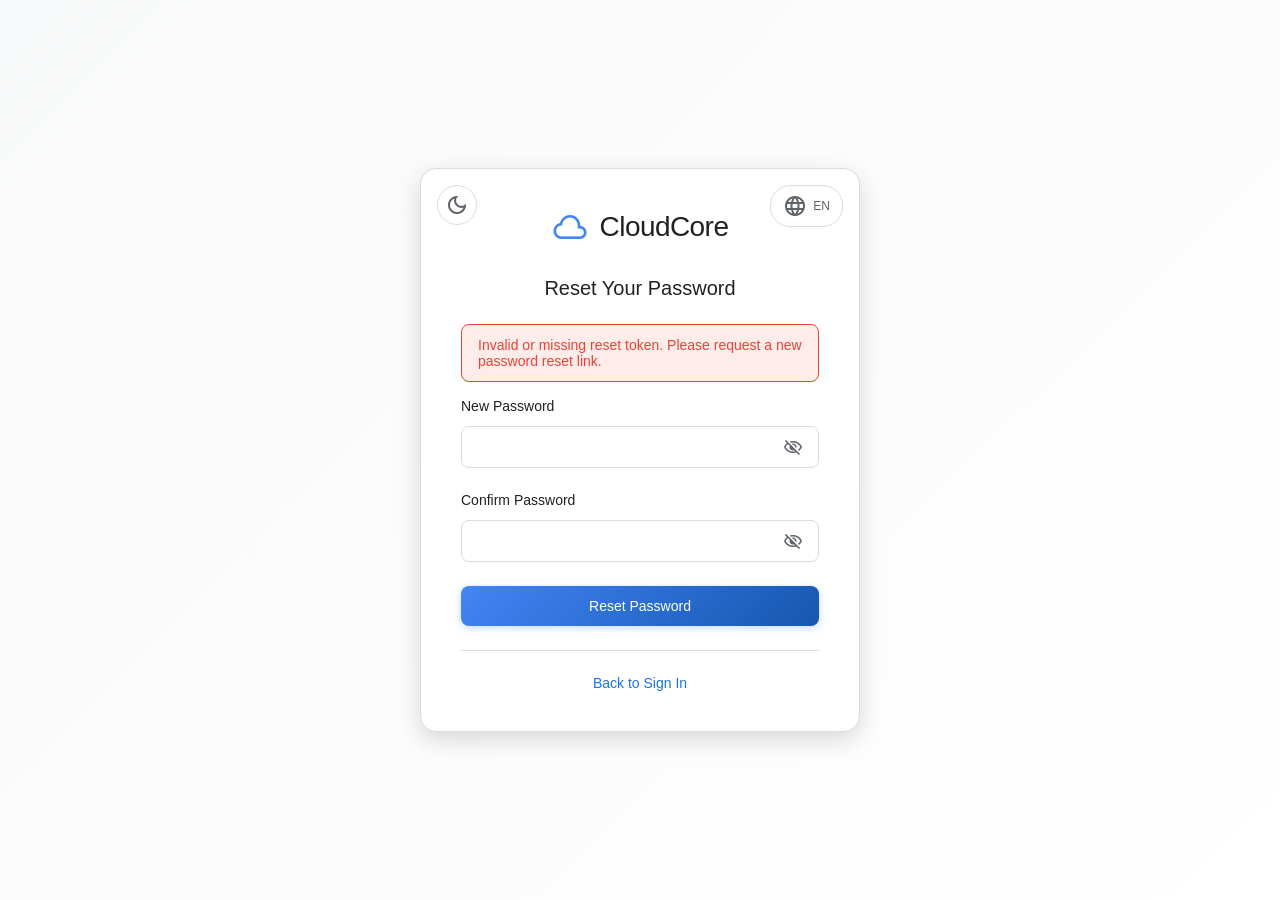
==== frontend/reset-password.html @ 0334deca "Forget password option added" ====
<!DOCTYPE html>
<html lang="en">

<head>
    <meta charset="UTF-8">
    <script>
        (function () {
            const savedTheme = localStorage.getItem('cloudcore-theme');
            const systemPrefersDark = window.matchMedia('(prefers-color-scheme: dark)').matches;
            const theme = savedTheme || (systemPrefersDark ? 'dark' : 'light');
            document.documentElement.setAttribute('data-theme', theme);
        })();
    </script>
    <meta name="viewport" content="width=device-width, initial-scale=1.0">
    <title>CloudCore - Reset Password</title>
    <link href="https://fonts.googleapis.com/css2?family=Material+Symbols+Outlined" rel="stylesheet">
    <link rel="stylesheet" href="css/auth.css">
    <link rel="icon" href="data:,">
</head>

<body>
    <div class="login-container">
        <div class="theme-switcher">
            <button class="theme-btn" id="themeBtn" title="Toggle theme">
                <span class="material-symbols-outlined theme-icon">dark_mode</span>
            </button>
        </div>

        <div class="language-switcher">
            <button class="language-btn" id="languageBtn" title="Switch language">
                <span class="material-symbols-outlined">language</span>
                <span class="language-code">EN</span>
            </button>
        </div>

        <h1>
            <div class="logo">
                <span class="material-symbols-outlined">cloud</span>
            </div>
            CloudCore
        </h1>

        <h2
            style="text-align: center; color: var(--text-primary); font-size: 20px; margin-bottom: 24px; font-weight: 500;">
            <span data-i18n="resetPasswordTitle">Reset Your Password</span>
        </h2>

        <div id="error-message" class="error" style="display: none;"></div>
        <div id="success-message" class="success" style="display: none;"></div>

        <form class="login-form" id="resetPasswordForm">
            <div class="form-group">
                <label for="newPassword" data-i18n="newPassword">New Password</label>
                <div class="password-wrapper">
                    <input type="password" id="newPassword" name="newPassword" required minlength="6">
                    <button type="button" class="toggle-password" aria-label="Show password">
                        <span class="material-symbols-outlined">visibility_off</span>
                    </button>
                </div>
                <p class="input-hint" data-i18n="passwordTooShort">Password must be at least 6 characters long</p>
            </div>

            <div class="form-group">
                <label for="confirmPassword" data-i18n="confirmPassword">Confirm Password</label>
                <div class="password-wrapper">
                    <input type="password" id="confirmPassword" name="confirmPassword" required>
                    <button type="button" class="toggle-password" aria-label="Show password">
                        <span class="material-symbols-outlined">visibility_off</span>
                    </button>
                </div>
            </div>

            <button type="submit" class="btn btn-primary" id="resetBtn" data-i18n="resetPassword">
                Reset Password
            </button>
        </form>

        <div class="login-link">
            <a href="login.html" data-i18n="backToSignIn">Back to Sign In</a>
        </div>
    </div>

    <script type="module" src="js/reset-password.js"></script>
</body>

</html>
---- frontend/css/auth.css ----
:root {
    --bg-primary: #ffffff;
    --bg-secondary: #f8f9fa;
    --bg-hover: #f1f3f4;
    --bg-active: #e8f0fe;
    --text-primary: #202124;
    --text-secondary: #5f6368;
    --text-link: #1a73e8;
    --border-color: #dadce0;
    --border-light: #f1f3f4;
    --shadow-sm: rgba(0, 0, 0, 0.1);
    --shadow-md: rgba(0, 0, 0, 0.15);
    --shadow-lg: rgba(0, 0, 0, 0.2);

    --color-blue: #4285f4;
    --color-red: #ea4335;
    --color-green: #34a853;
    --color-yellow: #fbbc04;
}

[data-theme='dark'] {
    --bg-primary: #1f1f1f;
    --bg-secondary: #2d2d2d;
    --bg-hover: #3c3c3c;
    --bg-active: #1a3a52;
    --text-primary: #e8eaed;
    --text-secondary: #9aa0a6;
    --text-link: #8ab4f8;
    --border-color: #3c4043;
    --border-light: #3c4043;
    --shadow-sm: rgba(0, 0, 0, 0.3);
    --shadow-md: rgba(0, 0, 0, 0.4);
    --shadow-lg: rgba(0, 0, 0, 0.5);

    --color-blue: #8ab4f8;
    --color-red: #f28b82;
    --color-green: #81c995;
    --color-yellow: #fdd663;
}

* {
    margin: 0;
    padding: 0;
    box-sizing: border-box;
}

html,
body {
    height: 100%;
    overflow: hidden;
}

body {
    font-family: 'Google Sans', Roboto, Arial, sans-serif;
    background: linear-gradient(135deg, var(--bg-secondary) 0%, var(--bg-primary) 100%);
    color: var(--text-primary);
    transition: background-color 0.3s ease, color 0.3s ease;
    display: flex;
    align-items: center;
    justify-content: center;
}

.material-symbols-outlined {
    font-family: 'Material Symbols Outlined';
    font-weight: normal;
    font-style: normal;
    font-size: 24px;
    line-height: 1;
    letter-spacing: normal;
    text-transform: none;
    display: inline-block;
    white-space: nowrap;
    word-wrap: normal;
    direction: ltr;
    -webkit-font-smoothing: antialiased;
}

/* Login/Register containers */
.login-container,
.register-container {
    max-width: 440px;
    width: 90%;
    padding: 40px;
    background: var(--bg-primary);
    border: 1px solid var(--border-color);
    border-radius: 16px;
    box-shadow: 0 8px 24px var(--shadow-md);
    position: relative;
    transition: all 0.3s ease;
}

/* Theme Switcher */
.theme-switcher {
    position: absolute;
    top: 16px;
    left: 16px;
}

.theme-btn {
    display: flex;
    align-items: center;
    justify-content: center;
    width: 40px;
    height: 40px;
    border: 1px solid var(--border-color);
    border-radius: 50%;
    background: var(--bg-primary);
    color: var(--text-secondary);
    cursor: pointer;
    font-size: 20px;
    transition: all 0.3s cubic-bezier(0.4, 0, 0.2, 1);
    outline: none;
}

.theme-btn:hover {
    background: var(--bg-hover);
    box-shadow: 0 2px 8px var(--shadow-md);
    transform: scale(1.05);
    color: var(--text-link);
    border-color: var(--text-link);
}

.theme-btn:active {
    transform: scale(0.95);
    box-shadow: 0 1px 4px var(--shadow-sm);
}

.theme-btn .material-symbols-outlined {
    transition: all 0.3s cubic-bezier(0.4, 0, 0.2, 1);
}

.theme-btn:hover .material-symbols-outlined {
    transform: rotate(20deg);
}

/* Language Switcher */
.language-switcher {
    position: absolute;
    top: 16px;
    right: 16px;
}

.language-btn {
    display: flex;
    align-items: center;
    gap: 6px;
    padding: 8px 12px;
    border: 1px solid var(--border-color);
    border-radius: 20px;
    background: var(--bg-primary);
    color: var(--text-secondary);
    cursor: pointer;
    font-size: 14px;
    transition: all 0.3s ease;
    outline: none;
}

.language-btn:hover {
    background: var(--bg-hover);
    box-shadow: 0 2px 8px var(--shadow-md);
    color: var(--text-link);
    border-color: var(--text-link);
    transform: translateY(-1px);
}

.language-btn .material-symbols-outlined {
    transition: transform 0.3s ease;
}

.language-btn:hover .material-symbols-outlined {
    transform: rotate(20deg);
}

.language-btn:active {
    transform: translateY(0);
    box-shadow: 0 1px 4px var(--shadow-sm);
}

.language-code {
    font-weight: 500;
    font-size: 12px;
}

.login-form,
.register-form {
    display: flex;
    flex-direction: column;
    gap: 24px;
}

.form-group {
    display: flex;
    flex-direction: column;
    gap: 8px;
}

/* Form elements */
input[type='text'],
input[type='password'],
input[type='email'] {
    width: 100%;
    padding: 12px 16px;
    border: 1px solid var(--border-color);
    border-radius: 8px;
    font-size: 14px;
    transition: all 0.3s ease;
    background: var(--bg-primary);
    color: var(--text-primary);
    outline: none;
}

input[type='text']:focus,
input[type='password']:focus,
input[type='email']:focus {
    border-color: var(--color-blue);
    box-shadow: 0 0 0 3px rgba(66, 133, 244, 0.1);
}

[data-theme='dark'] input[type='text']:focus,
[data-theme='dark'] input[type='password']:focus,
[data-theme='dark'] input[type='email']:focus {
    box-shadow: 0 0 0 3px rgba(138, 180, 248, 0.1);
}

/* Labels */
label {
    font-weight: 500;
    color: var(--text-primary);
    font-size: 14px;
    margin-bottom: 4px;
    display: block;
}

/* Buttons */
.btn {
    padding: 12px 24px;
    border: 1px solid var(--border-color);
    border-radius: 8px;
    cursor: pointer;
    font-size: 14px;
    font-weight: 500;
    transition: all 0.3s ease;
    background: var(--bg-primary);
    color: var(--text-primary);
    width: 100%;
    outline: none;
}

.btn:hover {
    background: var(--bg-hover);
    box-shadow: 0 2px 8px var(--shadow-md);
    transform: translateY(-1px);
}

.btn:active {
    transform: translateY(0);
}

.btn-primary {
    background: linear-gradient(135deg, var(--color-blue) 0%, #1557b0 100%);
    color: white;
    border: none;
    box-shadow: 0 2px 8px rgba(66, 133, 244, 0.3);
}

.btn-primary:hover {
    background: linear-gradient(135deg, #1557b0 0%, #0d47a1 100%);
    box-shadow: 0 4px 12px rgba(66, 133, 244, 0.4);
}

.btn-primary:disabled {
    background: var(--border-color);
    color: var(--text-secondary);
    cursor: not-allowed;
    box-shadow: none;
}

/* Messages */
.error {
    color: var(--color-red);
    background: rgba(234, 67, 53, 0.1);
    padding: 12px 16px;
    border-radius: 8px;
    border: 1px solid var(--color-red);
    margin: 16px 0;
    font-size: 14px;
    display: flex;
    align-items: center;
    gap: 8px;
}

.success {
    color: var(--color-green);
    background: rgba(52, 168, 83, 0.1);
    padding: 12px 16px;
    border-radius: 8px;
    border: 1px solid var(--color-green);
    margin: 16px 0;
    font-size: 14px;
    display: flex;
    align-items: center;
    gap: 8px;
}

/* Links */
.login-link {
    text-align: center;
    margin-top: 24px;
    padding-top: 24px;
    border-top: 1px solid var(--border-color);
    font-size: 14px;
    color: var(--text-secondary);
}

.login-link a {
    color: var(--text-link);
    text-decoration: none;
    font-weight: 500;
    transition: all 0.3s ease;
}

.login-link a:hover {
    text-decoration: underline;
}

/* Page title */
h1 {
    text-align: center;
    color: var(--text-primary);
    margin-bottom: 32px;
    font-size: 28px;
    font-weight: 500;
    display: flex;
    align-items: center;
    justify-content: center;
    gap: 12px;
    letter-spacing: -0.02em;
}

.logo {
    display: flex;
    align-items: center;
    justify-content: center;
}

.logo .material-symbols-outlined {
    color: var(--color-blue);
    font-size: 36px;
    font-weight: 400;
    transition: all 0.3s ease;
}

h1:hover .logo .material-symbols-outlined {
    transform: translateY(-2px);
    filter: drop-shadow(0 2px 4px rgba(66, 133, 244, 0.3));
}

[data-theme='dark'] .logo .material-symbols-outlined {
    color: var(--color-blue);
}

.input-hint {
    font-size: 13px;
    color: var(--text-secondary);
    margin-top: 6px;
    padding: 8px 12px;
    border-left: 3px solid var(--color-blue);
    background: var(--bg-secondary);
    border-radius: 6px;
    box-shadow: 0 2px 6px var(--shadow-sm);
    display: none;
    transition: all 0.3s ease;
    animation: fadeIn 0.3s ease;
}

input:focus + .input-hint,
.form-group:focus-within > .input-hint {
    display: block;
    color: var(--text-primary);
    background: var(--bg-hover);
    border-left-color: var(--color-blue);
    box-shadow: 0 4px 10px var(--shadow-md);
}

/* Dark theme */
[data-theme='dark'] .input-hint {
    background: var(--bg-hover);
    color: var(--text-secondary);
}

/* Validation states */
input:invalid:not(:placeholder-shown) + .input-hint {
    color: var(--color-red);
    border-left-color: var(--color-red);
}

input:valid:not(:placeholder-shown) + .input-hint {
    color: var(--color-green);
    border-left-color: var(--color-green);
}

@keyframes fadeIn {
    from {
        opacity: 0;
        transform: translateY(-4px);
    }
    to {
        opacity: 1;
        transform: translateY(0);
    }
}

/* Password Wrapper */
.password-wrapper {
    position: relative;
    width: 100%;
}

.password-wrapper input {
    width: 100%;
    padding-right: 48px;
}

/* Toggle Password Button */
.toggle-password {
    position: absolute;
    top: 50%;
    right: 8px;
    transform: translateY(-50%);
    width: 36px;
    height: 36px;
    display: flex;
    align-items: center;
    justify-content: center;
    background: transparent;
    border: none;
    border-radius: 6px;
    color: var(--text-secondary);
    cursor: pointer;
    transition: all 0.2s ease;
    padding: 0;
    outline: none;
}

.toggle-password:hover {
    background: var(--bg-hover);
    color: var(--text-link);
}

.toggle-password:active {
    transform: translateY(-50%) scale(0.95);
}

.toggle-password .material-symbols-outlined {
    font-size: 20px;
    line-height: 1;
    pointer-events: none;
    transition: transform 0.3s ease;
}

.toggle-password:hover .material-symbols-outlined {
    transform: rotate(20deg);
    transition: transform 0.3s ease;
}

.toggle-password.changing .material-symbols-outlined {
    opacity: 0.5;
}

/* Modal */
.modal {
    position: fixed;
    z-index: 9999;
    left: 0;
    top: 0;
    width: 100%;
    height: 100%;
    background-color: rgba(0, 0, 0, 0.5);
    display: flex;
    justify-content: center;
    align-items: center;
    font-family: 'Google Sans', Roboto, Arial, sans-serif;
}

.modal-content {
    background: var(--bg-primary);
    padding: 30px;
    max-width: 500px;
    border-radius: 12px;
    box-shadow: 0 4px 12px var(--shadow-lg);
    position: relative;
    text-align: center;
    color: var(--text-primary);
}

[data-theme='dark'] p {
    color: var(--text-secondary);
}

.close-button {
    position: absolute;
    top: 15px;
    right: 20px;
    background: none;
    border: none;
    cursor: pointer;
    color: var(--border-color);
    font-size: 24px;
    transition: color 0.3s ease, transform 0.3s ease;
    transform-origin: center;
}

.close-button:hover {
    color: var(--color-blue);
    transform: rotate(20deg);
}

#modalOkBtn {
    margin-top: 20px;
    padding: 12px 24px;
    border-radius: 8px;
    font-weight: 500;
    font-size: 14px;
    width: 50%;
    cursor: pointer;
    border: none;
    color: #fff;
    background: linear-gradient(135deg, var(--color-blue) 0%, #1557b0 100%);
    box-shadow: 0 2px 8px rgba(66, 133, 244, 0.3);
    transition: all 0.3s ease;
}

#modalOkBtn:hover {
    background: linear-gradient(135deg, #1557b0 0%, #0d47a1 100%);
    box-shadow: 0 4px 12px rgba(66, 133, 244, 0.4);
    transform: translateY(-1px);
}

#modalOkBtn:active {
    transform: translateY(0);
    box-shadow: none;
}


@media (max-width: 768px) {
    .login-container,
    .register-container {
        width: calc(100% - 40px);
        padding: 30px 24px;
    }

    h1 {
        font-size: 24px;
        margin-bottom: 28px;
    }

    .login-form,
    .register-form {
        gap: 20px;
    }
}

@media (max-width: 480px) {
    html,
    body {
        overflow-y: auto;
    }
    
    body {
        padding: 16px;
        min-height: 100vh;
        min-height: 100svh; 
    }
    
    .login-container,
    .register-container {
        width: 100%;
        max-width: 100%;
        padding: 32px 20px 24px;
        border-radius: 16px;
        margin: auto;
    }

    h1 {
        font-size: 24px;
        margin-bottom: 24px;
        margin-top: 32px;
    }

    .theme-switcher {
        top: 14px;
        left: 14px;
    }
    
    .language-switcher {
        top: 14px;
        right: 14px;
    }

    .theme-btn {
        width: 44px;
        height: 44px;
        min-width: 44px;
        min-height: 44px;
    }

    .theme-btn .material-symbols-outlined {
        font-size: 22px;
    }

    .language-btn {
        padding: 10px 14px;
        font-size: 14px;
        min-height: 44px;
    }

    .language-btn .material-symbols-outlined {
        font-size: 20px;
    }

    .login-form,
    .register-form {
        gap: 20px;
    }

    .form-group {
        gap: 8px;
    }

    input[type='text'],
    input[type='password'],
    input[type='email'] {
        font-size: 16px;
        padding: 14px 16px;
        min-height: 48px;
        border-radius: 8px;
    }

    label {
        font-size: 14px;
    }

    .btn,
    .btn-primary {
        padding: 14px 24px;
        font-size: 16px;
        min-height: 48px;
        border-radius: 8px;
    }

    .input-hint {
        font-size: 13px;
        padding: 8px 12px;
    }

    .error,
    .success {
        padding: 12px 14px;
        font-size: 14px;
        margin: 16px 0;
    }

    .login-link {
        margin-top: 20px;
        padding-top: 20px;
        font-size: 14px;
    }

    .password-wrapper input {
        padding-right: 52px;
    }

    .toggle-password {
        width: 44px;
        height: 44px;
        right: 4px;
        min-width: 44px;
        min-height: 44px;
    }

    .toggle-password .material-symbols-outlined {
        font-size: 22px;
    }
}

@media (max-width: 360px) {
    body {
        padding: 12px;
    }

    .login-container,
    .register-container {
        padding: 28px 16px 20px;
    }

    h1 {
        font-size: 22px;
        margin-bottom: 20px;
    }

    .login-form,
    .register-form {
        gap: 18px;
    }
}

@media (max-width: 768px) and (orientation: landscape) {
    body {
        padding: 12px 16px;
    }

    .login-container,
    .register-container {
        padding: 24px 20px;
    }

    h1 {
        font-size: 22px;
        margin-bottom: 20px;
        margin-top: 28px;
    }

    .login-form,
    .register-form {
        gap: 16px;
    }

    .form-group {
        gap: 6px;
    }
}

@media (max-width: 480px) {
    .modal {
        padding: 20px;
    }

    .modal-content {
        padding: 28px 20px;
        width: 100%;
        max-width: 100%;
        border-radius: 16px;
    }

    .modal-content h2 {
        font-size: 20px;
        margin-bottom: 12px;
    }

    .modal-content p {
        font-size: 14px;
    }

    .close-button {
        top: 12px;
        right: 16px;
        font-size: 24px;
        width: 44px;
        height: 44px;
        min-width: 44px;
        min-height: 44px;
        display: flex;
        align-items: center;
        justify-content: center;
    }

    #modalOkBtn {
        width: 100%;
        max-width: 280px;
        font-size: 16px;
        padding: 14px 24px;
        min-height: 48px;
    }
}

@media (hover: none) and (pointer: coarse) {
    .btn:hover,
    .btn-primary:hover,
    .theme-btn:hover,
    .language-btn:hover,
    .toggle-password:hover,
    .login-link a:hover {
        transform: none;
        box-shadow: none;
    }

    .btn:active,
    .btn-primary:active {
        transform: scale(0.98);
    }

    .theme-btn:active,
    .language-btn:active,
    .toggle-password:active {
        transform: scale(0.95);
    }

    .theme-btn:hover .material-symbols-outlined,
    .language-btn:hover .material-symbols-outlined,
    .toggle-password:hover .material-symbols-outlined {
        transform: none;
    }
}

/* Forgot Password Link */
.forgot-password-link {
    text-align: right;
    margin-top: -12px;
}

.forgot-password-link a {
    font-size: 13px;
    color: var(--text-link);
    text-decoration: none;
    transition: all 0.2s ease;
    display: inline-flex;
    align-items: center;
    gap: 4px;
}

.forgot-password-link a:hover {
    color: var(--color-blue);
    text-decoration: underline;
}

.forgot-password-link a:hover::after {
    transform: translateX(3px);
}
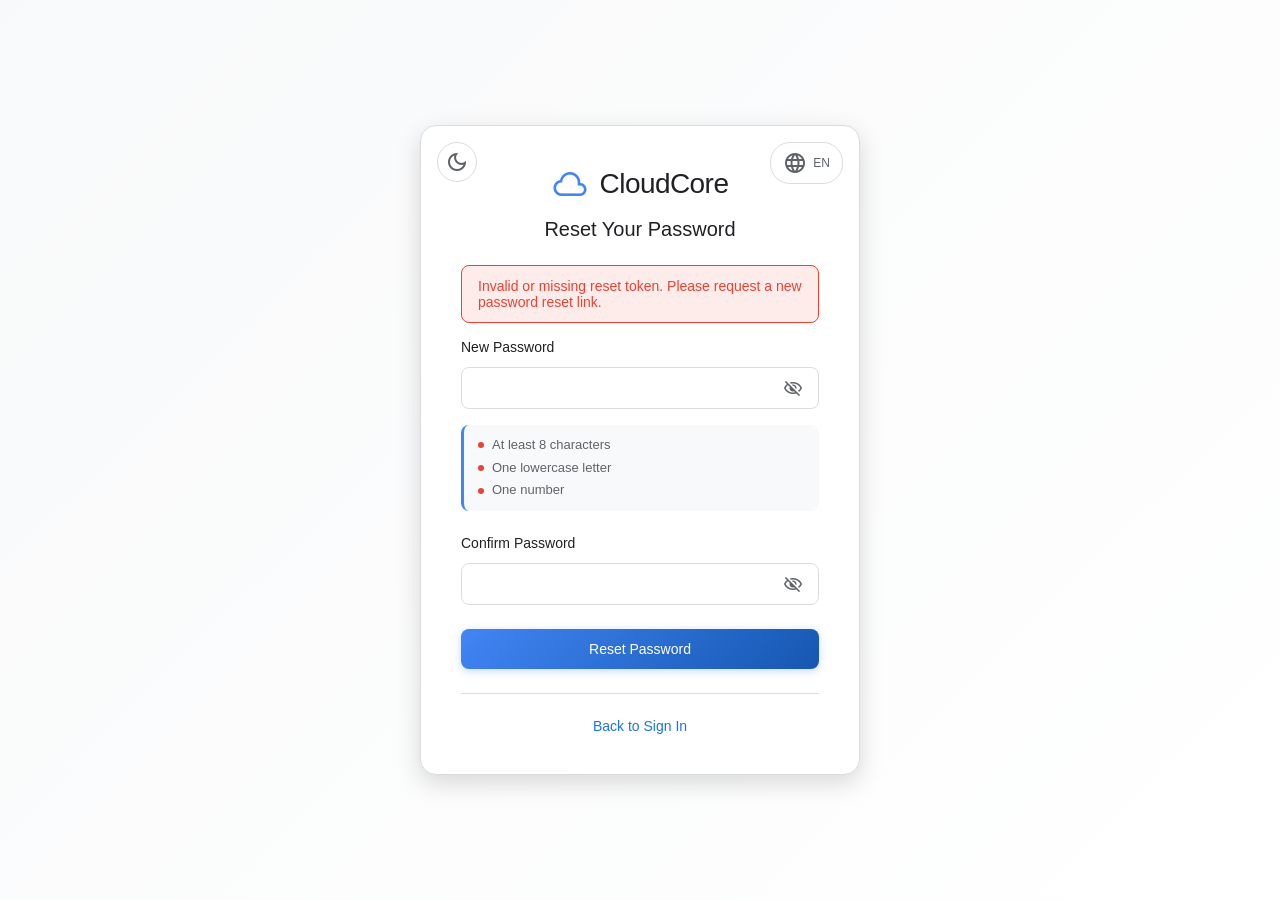
==== commit d89c4d65: "Already working version" ====
--- a/frontend/reset-password.html
+++ b/frontend/reset-password.html
@@ -40,8 +40,7 @@
             CloudCore
         </h1>
 
-        <h2
-            style="text-align: center; color: var(--text-primary); font-size: 20px; margin-bottom: 24px; font-weight: 500;">
+        <h2 style="text-align: center; color: var(--text-primary); font-size: 20px; margin-bottom: 24px; font-weight: 500;">
             <span data-i18n="resetPasswordTitle">Reset Your Password</span>
         </h2>
 
@@ -52,12 +51,25 @@
             <div class="form-group">
                 <label for="newPassword" data-i18n="newPassword">New Password</label>
                 <div class="password-wrapper">
-                    <input type="password" id="newPassword" name="newPassword" required minlength="6">
+                    <input type="password" id="newPassword" name="newPassword" required>
                     <button type="button" class="toggle-password" aria-label="Show password">
                         <span class="material-symbols-outlined">visibility_off</span>
                     </button>
                 </div>
-                <p class="input-hint" data-i18n="passwordTooShort">Password must be at least 6 characters long</p>
+                <div class="password-requirements">
+                    <div class="requirement" id="req-length">
+                        <span class="req-dot"></span>
+                        <span data-i18n="passwordReqLength">At least 8 characters</span>
+                    </div>
+                    <div class="requirement" id="req-lowercase">
+                        <span class="req-dot"></span>
+                        <span data-i18n="passwordReqLowercase">One lowercase letter</span>
+                    </div>
+                    <div class="requirement" id="req-number">
+                        <span class="req-dot"></span>
+                        <span data-i18n="passwordReqNumber">One number</span>
+                    </div>
+                </div>
             </div>
 
             <div class="form-group">
@@ -67,6 +79,10 @@
                     <button type="button" class="toggle-password" aria-label="Show password">
                         <span class="material-symbols-outlined">visibility_off</span>
                     </button>
+                </div>
+                <div class="password-match-hint" id="password-match-hint" style="display: none;">
+                    <span class="material-symbols-outlined">error</span>
+                    <span data-i18n="passwordsNoMatch">Passwords do not match</span>
                 </div>
             </div>
 
@@ -83,4 +99,4 @@
     <script type="module" src="js/reset-password.js"></script>
 </body>
 
-</html>+</html>
--- a/frontend/css/auth.css
+++ b/frontend/css/auth.css
@@ -38,6 +38,7 @@
     --color-yellow: #fdd663;
 }
 
+
 * {
     margin: 0;
     padding: 0;
@@ -89,6 +90,10 @@
     transition: all 0.3s ease;
 }
 
+.register-container{
+    padding-bottom: 30px;
+}
+
 /* Theme Switcher */
 .theme-switcher {
     position: absolute;
@@ -186,6 +191,10 @@
     display: flex;
     flex-direction: column;
     gap: 24px;
+}
+
+.register-form{
+    gap: 12px !important;
 }
 
 .form-group {
@@ -327,7 +336,7 @@
 h1 {
     text-align: center;
     color: var(--text-primary);
-    margin-bottom: 32px;
+    margin-bottom: 16px;
     font-size: 28px;
     font-weight: 500;
     display: flex;
@@ -825,4 +834,93 @@
 
 .forgot-password-link a:hover::after {
     transform: translateX(3px);
-}+}
+/* ============================================================ */
+/* PASSWORD HINTS STYLES                                        */
+/* ============================================================ */
+
+/* Consistent hint styling */
+.input-hint {
+    font-size: 13px;
+    color: var(--text-secondary);
+    margin-top: 8px;
+    padding: 12px 14px;
+    border-left: 3px solid var(--color-blue);
+    background: var(--bg-secondary);
+    border-radius: 8px;
+    transition: all 0.3s ease;
+}
+
+/* Password requirements - same style as input-hint */
+.password-requirements {
+    display: flex;
+    flex-direction: column;
+    align-items: flex-start;
+    gap: 6px;
+    margin-top: 8px;
+    padding: 12px 14px;
+    background: var(--bg-secondary);
+    border-radius: 8px;
+    border-left: 3px solid var(--color-blue);
+    font-size: 13px;
+    color: var(--text-secondary);
+}
+
+.requirement {
+    display: flex;
+    align-items: center;
+    gap: 8px;
+    font-size: 13px;
+    color: var(--text-secondary);
+    transition: color 0.2s ease;
+    line-height: 1.3;
+}
+
+.req-dot {
+    width: 6px;
+    height: 6px;
+    min-width: 6px;
+    min-height: 6px;
+    border-radius: 50%;
+    background: var(--color-red);
+    flex-shrink: 0;
+    transition: all 0.3s ease;
+}
+
+.requirement.valid {
+    color: var(--color-green);
+}
+
+.requirement.valid .req-dot {
+    background: var(--color-green);
+    box-shadow: 0 0 0 3px rgba(52, 168, 83, 0.2);
+    transform: scale(1.3);
+}
+
+[data-theme='dark'] .requirement.valid .req-dot {
+    box-shadow: 0 0 0 3px rgba(129, 201, 149, 0.2);
+}
+
+/* Password match hint - consistent with other hints */
+.password-match-hint {
+    display: none;
+    align-items: center;
+    gap: 8px;
+    margin-top: 8px;
+    padding: 12px 14px;
+    background: rgba(234, 67, 53, 0.1);
+    border-left: 3px solid var(--color-red);
+    border-radius: 8px;
+    font-size: 13px;
+    color: var(--color-red);
+}
+
+.password-match-hint .material-symbols-outlined {
+    font-size: 16px;
+    flex-shrink: 0;
+}
+
+/* ============================================================ */
+/* END PASSWORD HINTS STYLES                                    */
+/* ============================================================ */
+
